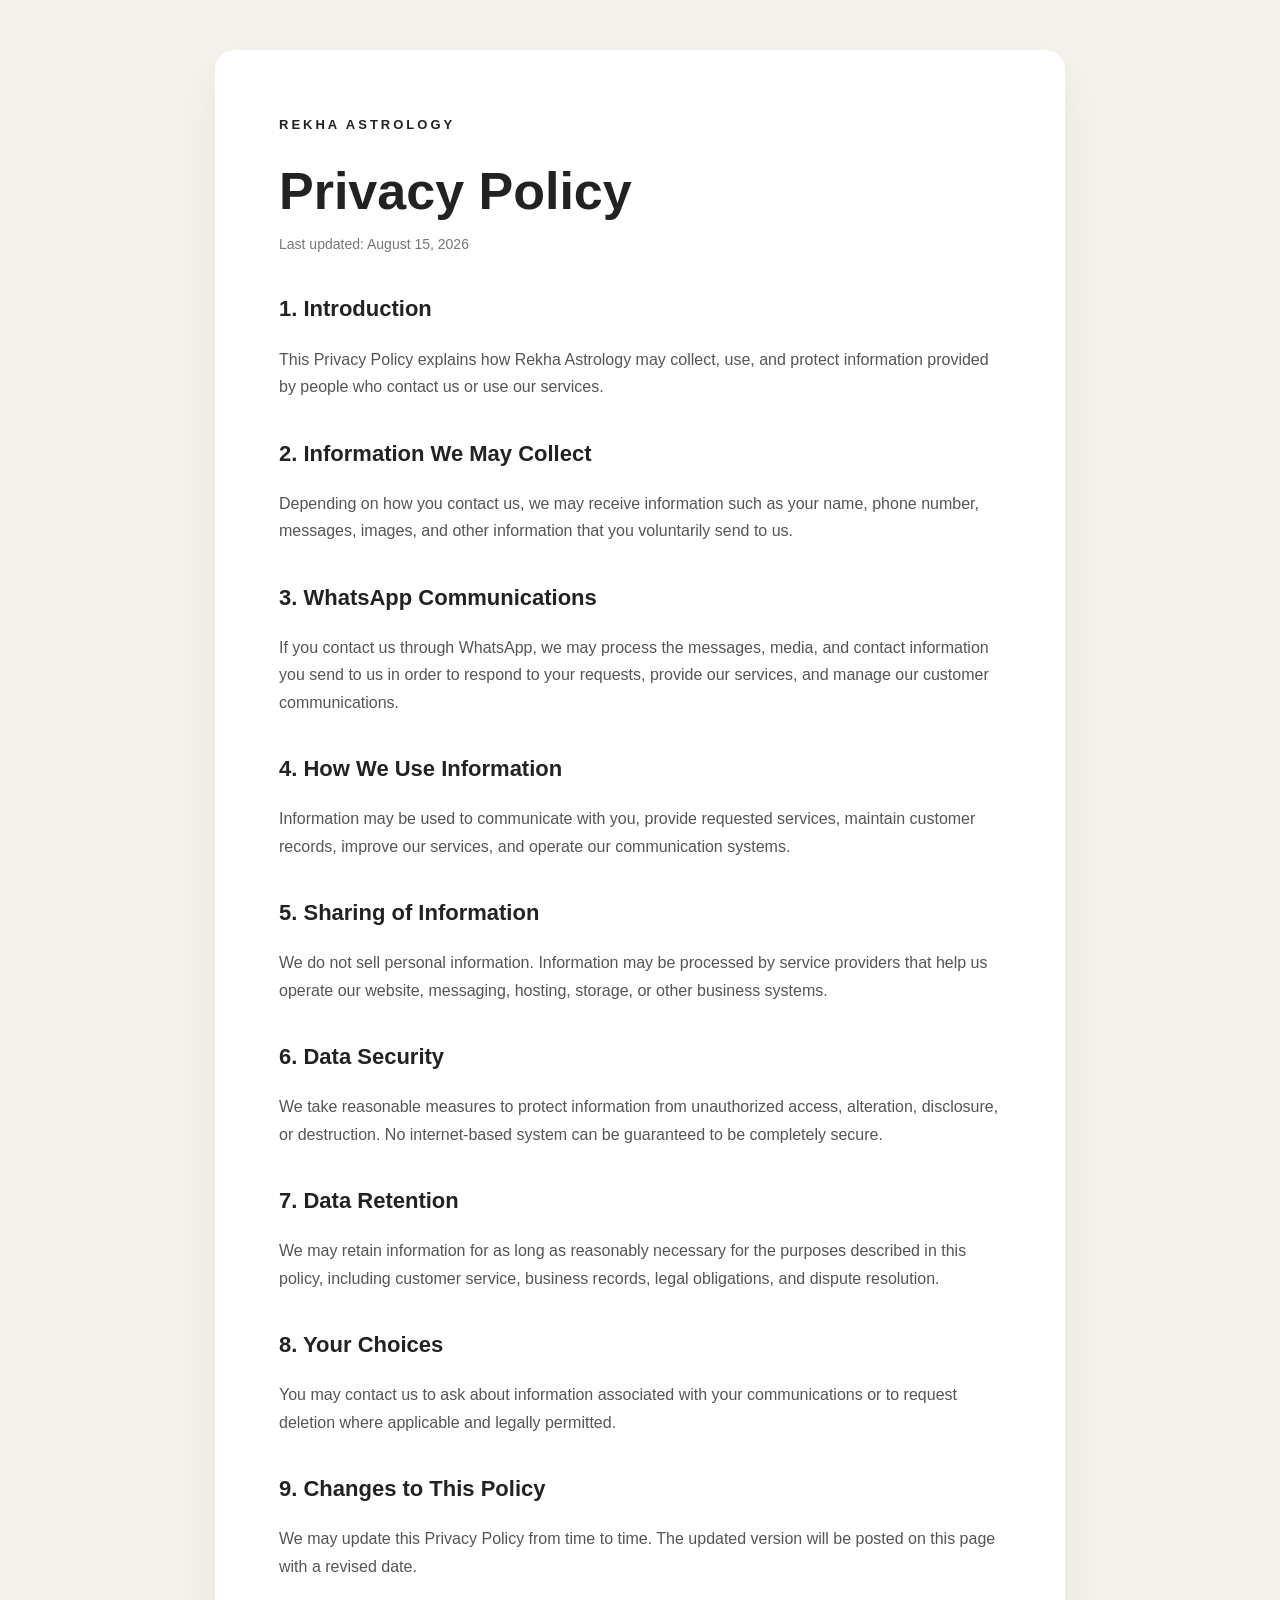
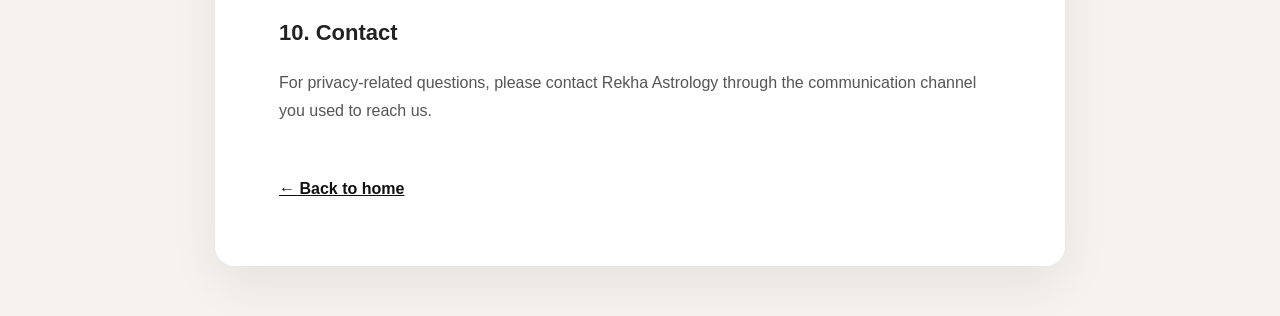
==== privacy-policy.html @ 8eb56d3b "Add files via upload" ====
<!DOCTYPE html>
<html lang="en">
<head>
  <meta charset="UTF-8">
  <meta name="viewport" content="width=device-width, initial-scale=1.0">
  <title>Privacy Policy | Rekha Astrology</title>
  <meta name="description" content="Privacy Policy for Rekha Astrology.">
  <link rel="stylesheet" href="style.css">
</head>
<body>
  <main class="page">
    <article class="policy">
      <div class="brand">REKHA ASTROLOGY</div>
      <h1>Privacy Policy</h1>
      <p class="updated">Last updated: August 15, 2026</p>

      <h2>1. Introduction</h2>
      <p>This Privacy Policy explains how Rekha Astrology may collect, use, and protect information provided by people who contact us or use our services.</p>

      <h2>2. Information We May Collect</h2>
      <p>Depending on how you contact us, we may receive information such as your name, phone number, messages, images, and other information that you voluntarily send to us.</p>

      <h2>3. WhatsApp Communications</h2>
      <p>If you contact us through WhatsApp, we may process the messages, media, and contact information you send to us in order to respond to your requests, provide our services, and manage our customer communications.</p>

      <h2>4. How We Use Information</h2>
      <p>Information may be used to communicate with you, provide requested services, maintain customer records, improve our services, and operate our communication systems.</p>

      <h2>5. Sharing of Information</h2>
      <p>We do not sell personal information. Information may be processed by service providers that help us operate our website, messaging, hosting, storage, or other business systems.</p>

      <h2>6. Data Security</h2>
      <p>We take reasonable measures to protect information from unauthorized access, alteration, disclosure, or destruction. No internet-based system can be guaranteed to be completely secure.</p>

      <h2>7. Data Retention</h2>
      <p>We may retain information for as long as reasonably necessary for the purposes described in this policy, including customer service, business records, legal obligations, and dispute resolution.</p>

      <h2>8. Your Choices</h2>
      <p>You may contact us to ask about information associated with your communications or to request deletion where applicable and legally permitted.</p>

      <h2>9. Changes to This Policy</h2>
      <p>We may update this Privacy Policy from time to time. The updated version will be posted on this page with a revised date.</p>

      <h2>10. Contact</h2>
      <p>For privacy-related questions, please contact Rekha Astrology through the communication channel you used to reach us.</p>

      <a class="back" href="index.html">← Back to home</a>
    </article>
  </main>
</body>
</html>
---- style.css ----
* {
  box-sizing: border-box;
}

body {
  margin: 0;
  font-family: Arial, Helvetica, sans-serif;
  background: #f6f3ee;
  color: #222;
  line-height: 1.7;
}

.hero {
  min-height: 100vh;
  display: grid;
  place-items: center;
  padding: 24px;
}

.card {
  width: min(680px, 100%);
  background: white;
  padding: 56px;
  border-radius: 22px;
  box-shadow: 0 18px 50px rgba(0,0,0,.08);
  text-align: center;
}

.brand {
  letter-spacing: 3px;
  font-size: 13px;
  font-weight: 700;
  margin-bottom: 28px;
}

h1 {
  font-size: clamp(38px, 7vw, 64px);
  line-height: 1.05;
  margin: 0 0 18px;
}

p {
  color: #555;
}

.button {
  display: inline-block;
  margin-top: 20px;
  padding: 13px 22px;
  background: #111;
  color: white;
  text-decoration: none;
  border-radius: 10px;
}

.page {
  padding: 50px 20px;
}

.policy {
  width: min(850px, 100%);
  margin: auto;
  background: white;
  padding: clamp(28px, 6vw, 64px);
  border-radius: 20px;
  box-shadow: 0 18px 50px rgba(0,0,0,.07);
}

.policy h1 {
  font-size: clamp(36px, 6vw, 52px);
  margin-bottom: 8px;
}

.policy h2 {
  margin-top: 34px;
  font-size: 22px;
}

.updated {
  font-size: 14px;
  color: #777;
}

.back {
  display: inline-block;
  margin-top: 35px;
  color: #111;
  font-weight: 600;
}
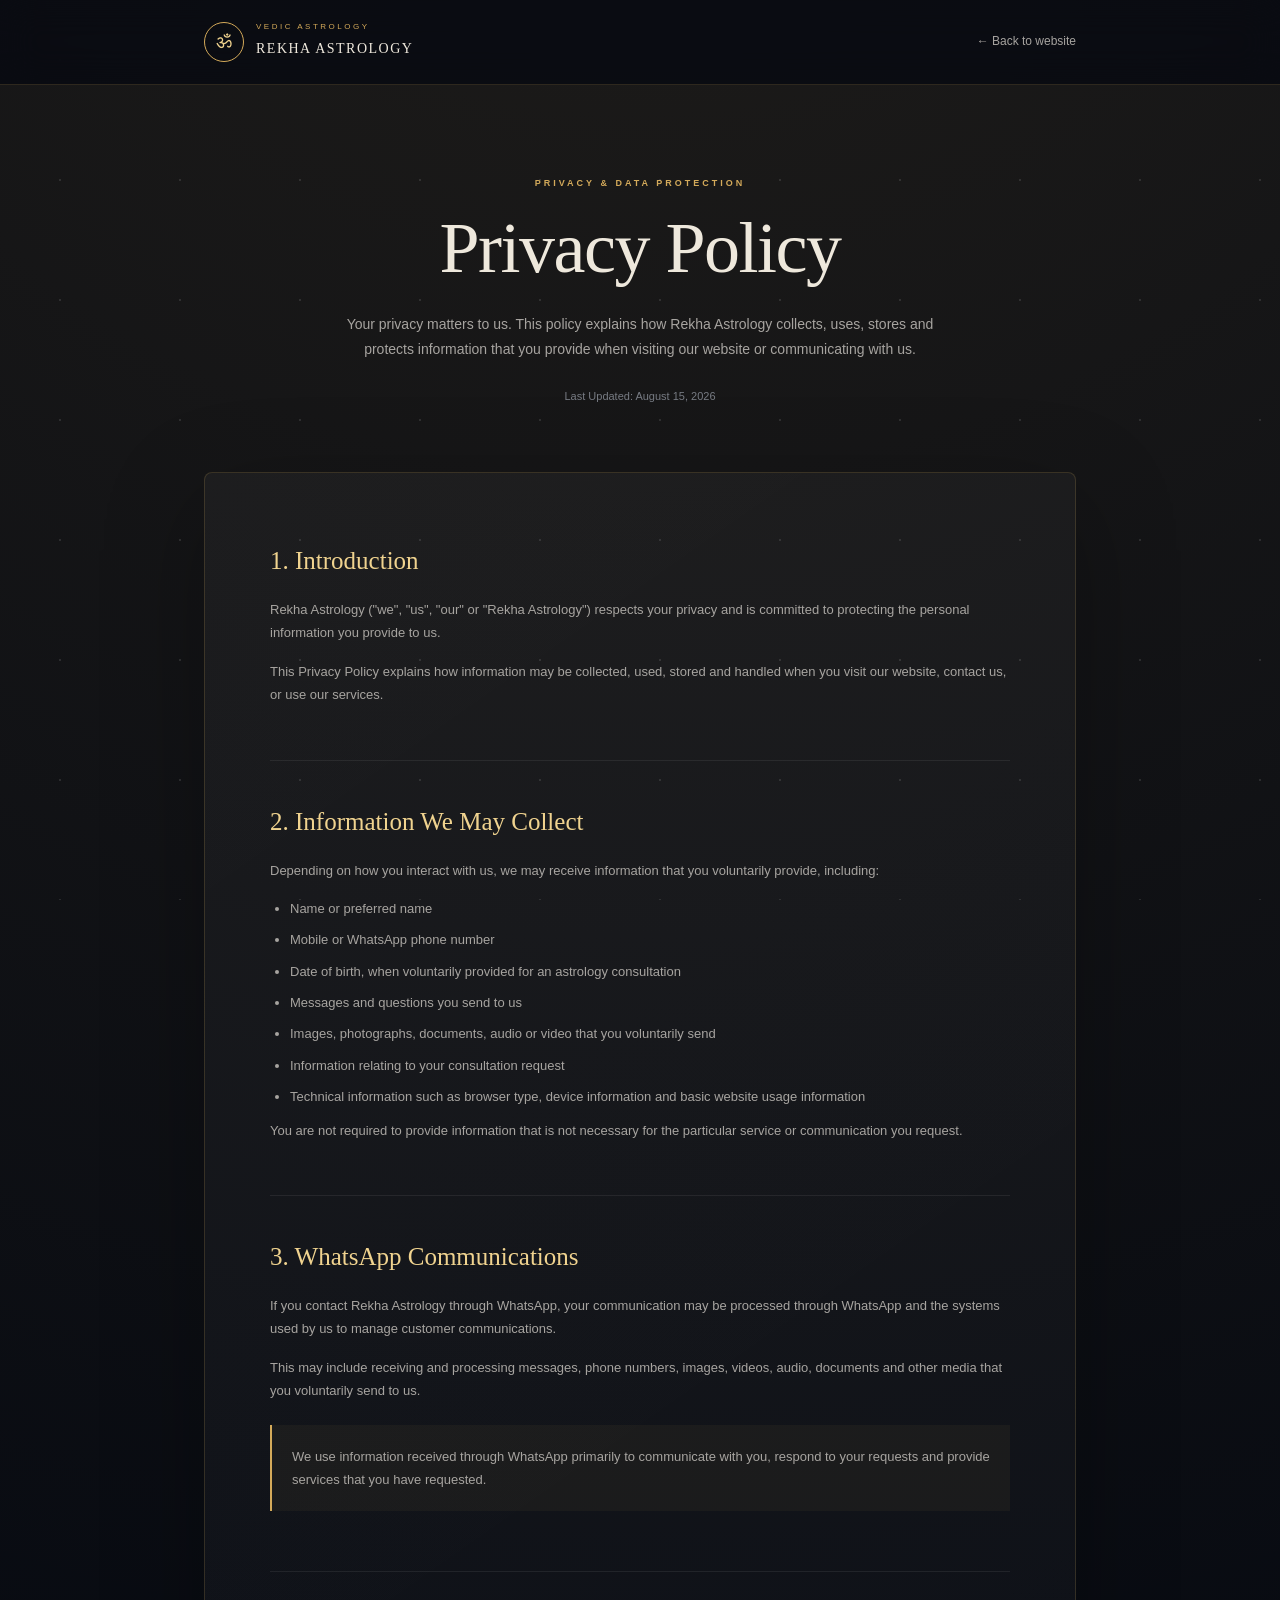
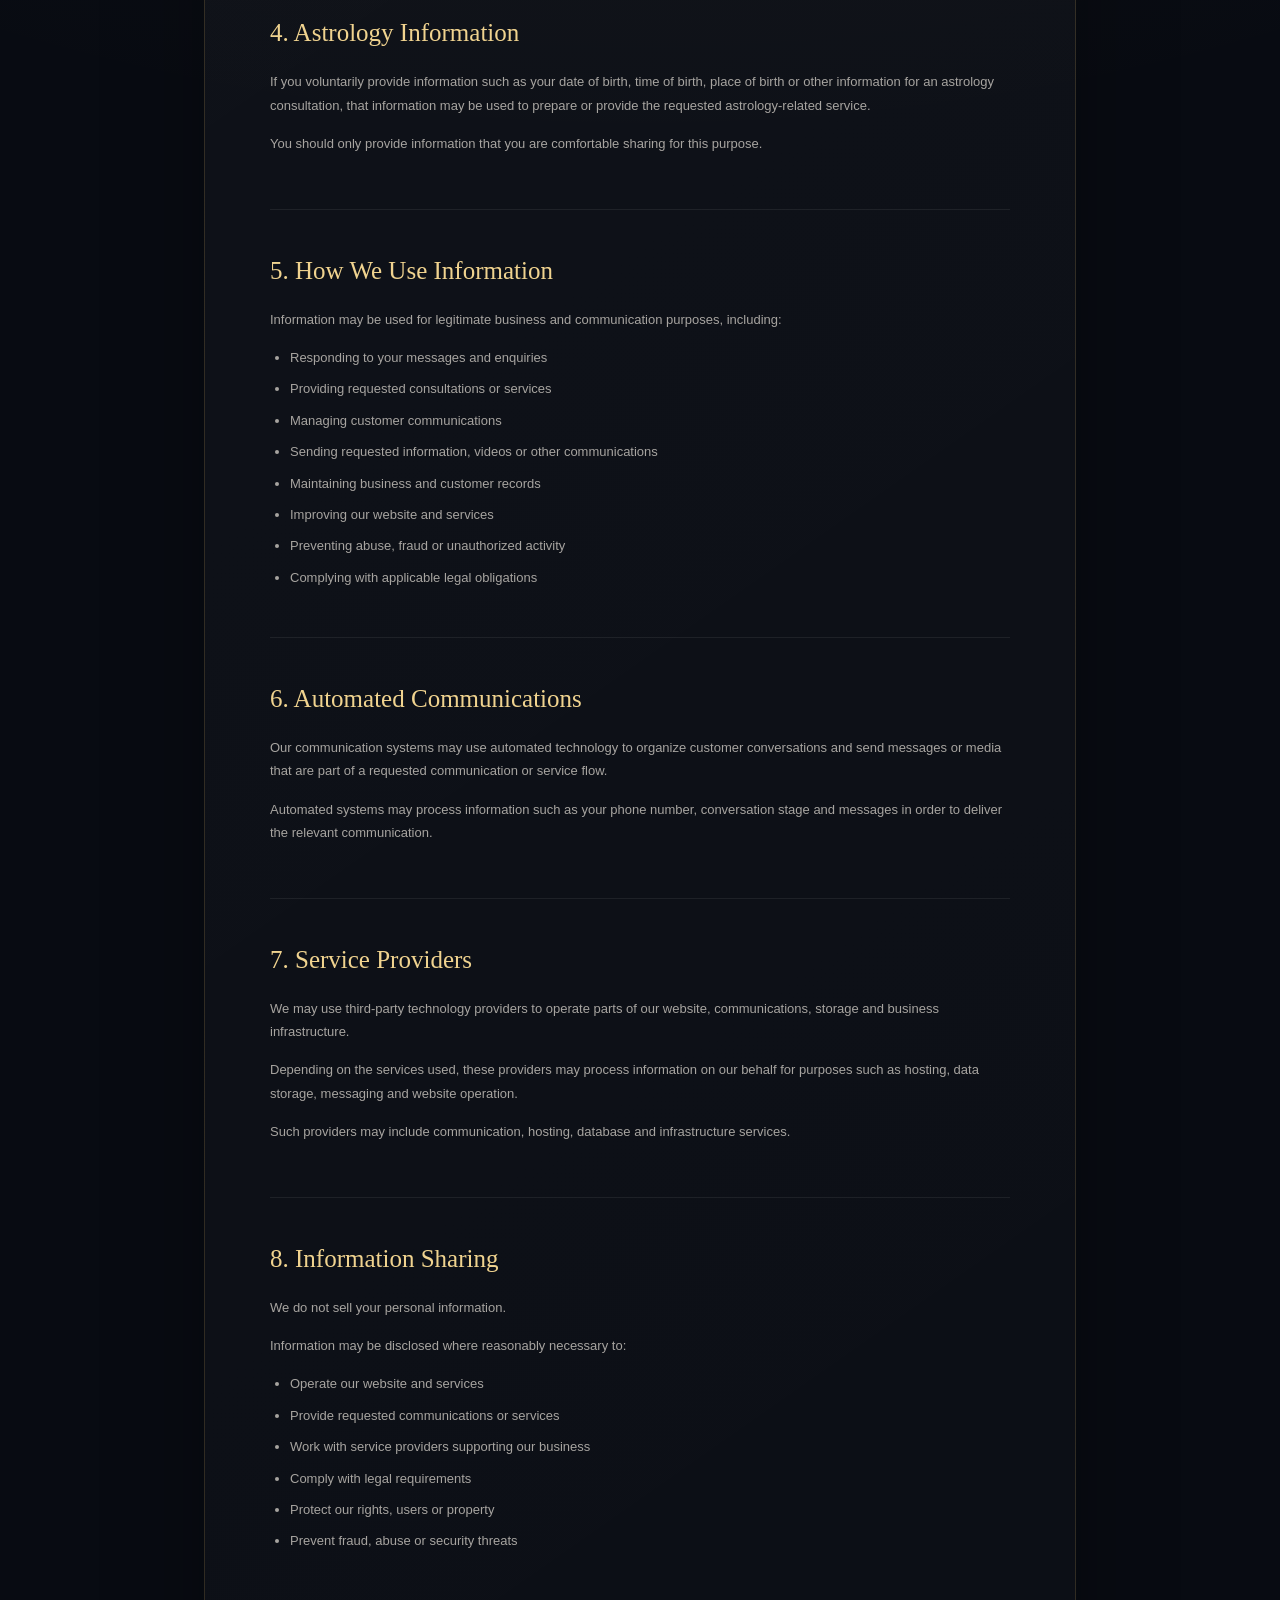
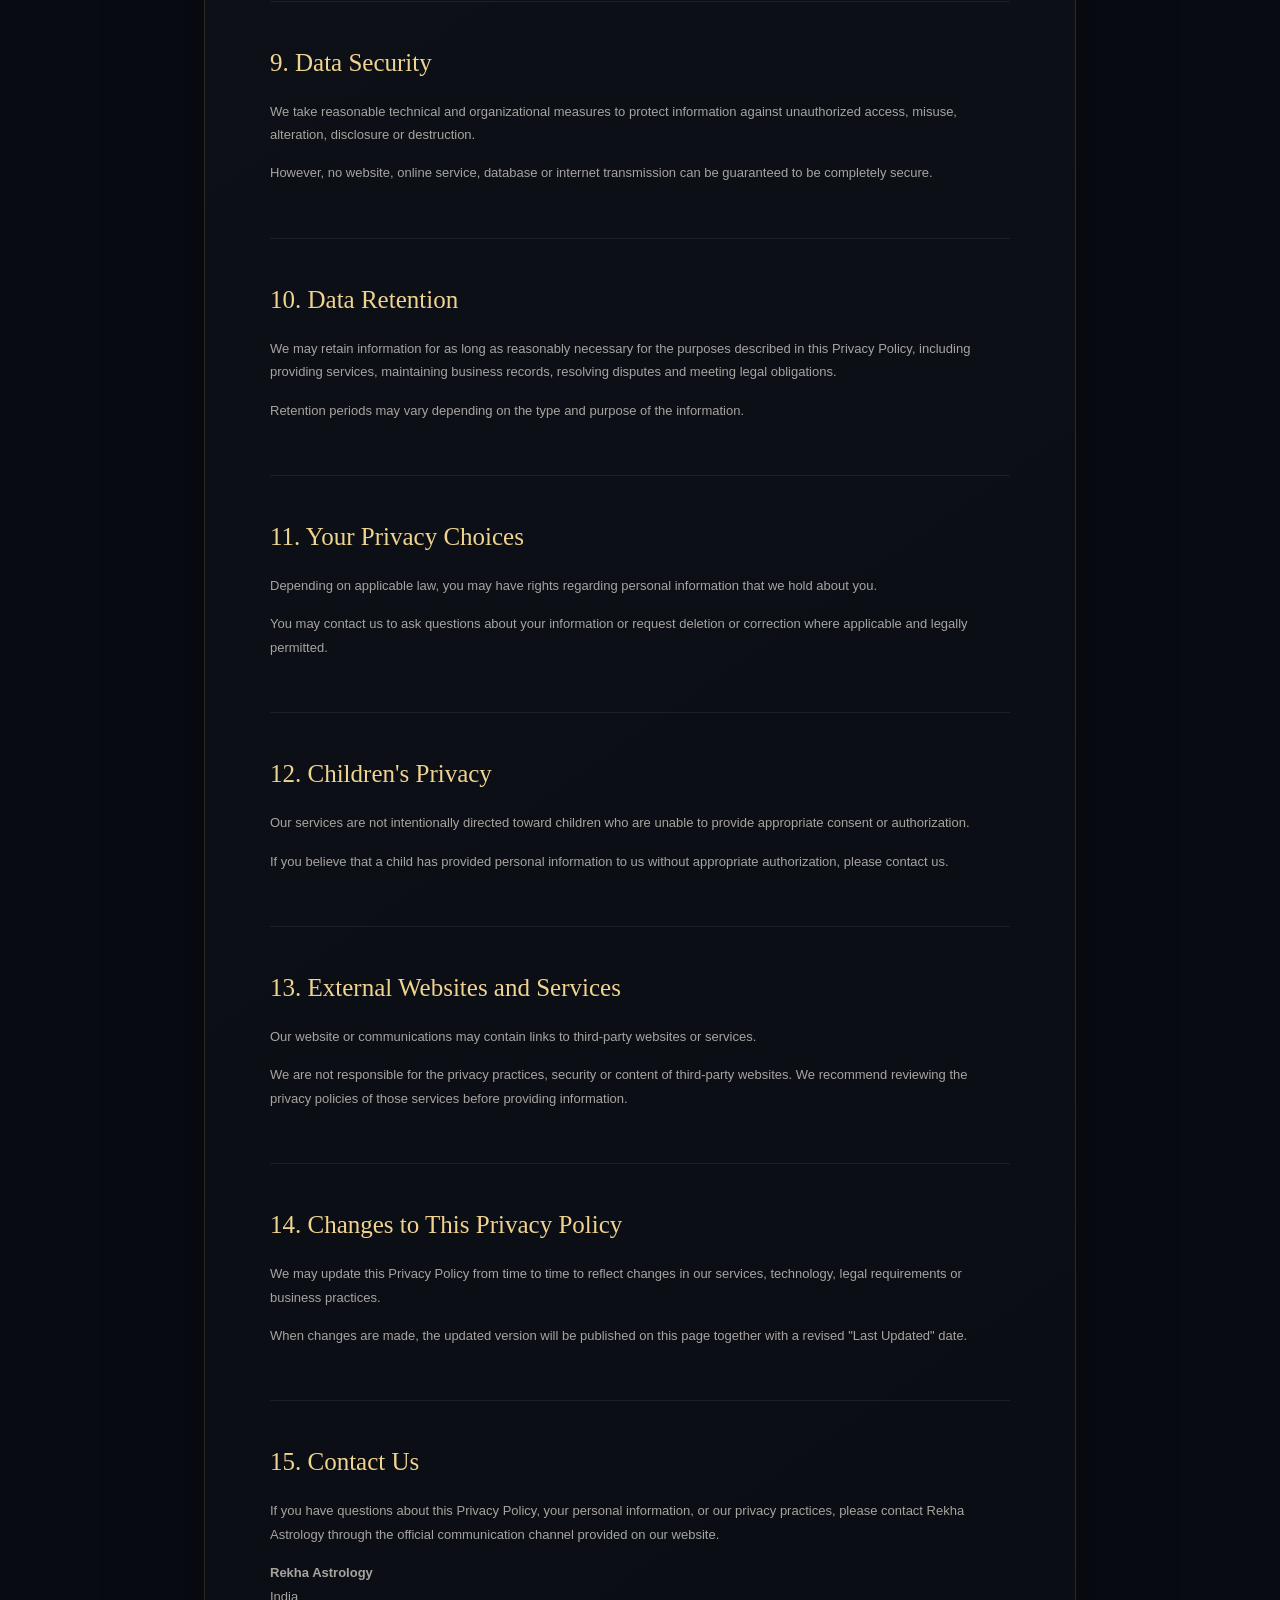
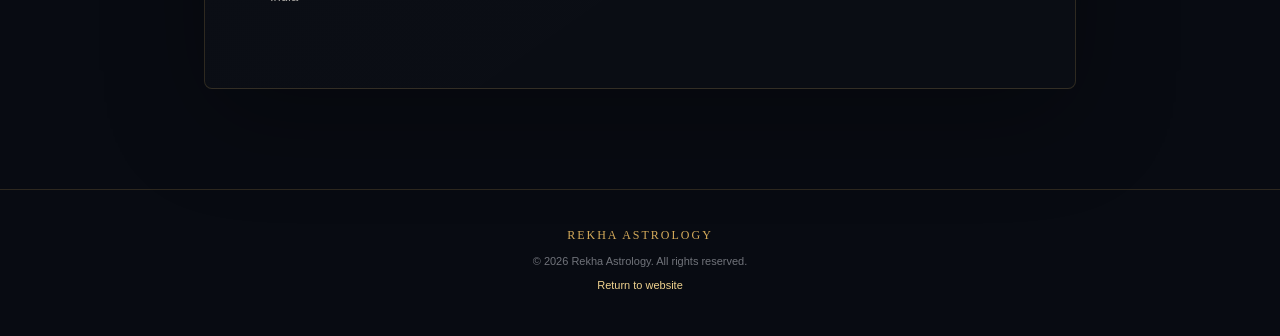
==== commit 384760ff: "Update privacy-policy.html" ====
--- a/privacy-policy.html
+++ b/privacy-policy.html
@@ -3,49 +3,730 @@
 <head>
   <meta charset="UTF-8">
   <meta name="viewport" content="width=device-width, initial-scale=1.0">
+
   <title>Privacy Policy | Rekha Astrology</title>
-  <meta name="description" content="Privacy Policy for Rekha Astrology.">
-  <link rel="stylesheet" href="style.css">
+
+  <meta
+    name="description"
+    content="Privacy Policy for Rekha Astrology. Learn how we collect, use, protect and manage personal information."
+  >
+
+  <style>
+    :root {
+      --bg: #080b12;
+      --surface: #10151f;
+      --surface-light: #151c28;
+      --gold: #d4aa5a;
+      --gold-light: #f0d38f;
+      --text: #eee8dc;
+      --muted: #a7a4a0;
+      --border: rgba(212, 170, 90, 0.18);
+      --max-width: 920px;
+    }
+
+    * {
+      box-sizing: border-box;
+    }
+
+    html {
+      scroll-behavior: smooth;
+    }
+
+    body {
+      margin: 0;
+      background:
+        radial-gradient(
+          circle at 50% -10%,
+          rgba(212, 170, 90, 0.12),
+          transparent 40%
+        ),
+        var(--bg);
+      color: var(--text);
+      font-family:
+        Inter,
+        -apple-system,
+        BlinkMacSystemFont,
+        "Segoe UI",
+        sans-serif;
+      line-height: 1.8;
+    }
+
+    body::before {
+      content: "";
+      position: fixed;
+      inset: 0;
+      pointer-events: none;
+      opacity: 0.12;
+      background-image:
+        radial-gradient(circle, #fff 0.7px, transparent 0.8px);
+      background-size: 120px 120px;
+    }
+
+    a {
+      color: var(--gold-light);
+      text-decoration: none;
+    }
+
+    a:hover {
+      text-decoration: underline;
+    }
+
+    /* HEADER */
+
+    header {
+      border-bottom: 1px solid var(--border);
+      background: rgba(8, 11, 18, 0.88);
+      backdrop-filter: blur(18px);
+      position: sticky;
+      top: 0;
+      z-index: 10;
+    }
+
+    .header-inner {
+      max-width: var(--max-width);
+      margin: auto;
+      padding: 22px 24px;
+      display: flex;
+      align-items: center;
+      justify-content: space-between;
+      gap: 20px;
+    }
+
+    .brand {
+      display: flex;
+      align-items: center;
+      gap: 12px;
+      color: var(--text);
+      text-decoration: none;
+    }
+
+    .brand-symbol {
+      width: 40px;
+      height: 40px;
+      border: 1px solid var(--gold);
+      border-radius: 50%;
+      display: grid;
+      place-items: center;
+      color: var(--gold-light);
+      font-size: 19px;
+    }
+
+    .brand-text small {
+      display: block;
+      color: var(--gold);
+      font-size: 8px;
+      letter-spacing: 2.5px;
+      line-height: 1;
+      margin-bottom: 5px;
+    }
+
+    .brand-text strong {
+      display: block;
+      font-family: Georgia, serif;
+      font-size: 14px;
+      letter-spacing: 1.5px;
+      font-weight: 500;
+    }
+
+    .back-link {
+      font-size: 12px;
+      color: var(--muted);
+    }
+
+    /* HERO */
+
+    .hero {
+      max-width: var(--max-width);
+      margin: auto;
+      padding: 90px 24px 65px;
+      text-align: center;
+    }
+
+    .eyebrow {
+      color: var(--gold);
+      font-size: 9px;
+      font-weight: 600;
+      letter-spacing: 3px;
+      text-transform: uppercase;
+      margin-bottom: 20px;
+    }
+
+    h1 {
+      margin: 0;
+      font-family: Georgia, "Times New Roman", serif;
+      font-size: clamp(42px, 7vw, 72px);
+      line-height: 1.05;
+      font-weight: 400;
+      letter-spacing: -1.5px;
+    }
+
+    .hero p {
+      max-width: 620px;
+      margin: 25px auto 0;
+      color: var(--muted);
+      font-size: 14px;
+    }
+
+    .updated {
+      margin-top: 25px !important;
+      font-size: 11px !important;
+      color: #777b83 !important;
+    }
+
+    /* CONTENT */
+
+    .policy {
+      max-width: var(--max-width);
+      margin: 0 auto 100px;
+      padding: 0 24px;
+    }
+
+    .policy-card {
+      background:
+        linear-gradient(
+          145deg,
+          rgba(255,255,255,0.035),
+          rgba(255,255,255,0.012)
+        );
+      border: 1px solid var(--border);
+      border-radius: 8px;
+      padding: clamp(28px, 6vw, 65px);
+      box-shadow:
+        0 30px 100px rgba(0,0,0,0.28);
+    }
+
+    section {
+      padding-bottom: 38px;
+      margin-bottom: 38px;
+      border-bottom: 1px solid rgba(255,255,255,0.07);
+    }
+
+    section:last-child {
+      border-bottom: 0;
+      margin-bottom: 0;
+      padding-bottom: 0;
+    }
+
+    h2 {
+      color: var(--gold-light);
+      font-family: Georgia, "Times New Roman", serif;
+      font-size: 25px;
+      font-weight: 400;
+      margin: 0 0 15px;
+    }
+
+    h3 {
+      color: var(--text);
+      font-size: 15px;
+      font-weight: 600;
+      margin: 25px 0 8px;
+    }
+
+    p {
+      color: var(--muted);
+      font-size: 13px;
+      margin: 0 0 15px;
+    }
+
+    ul {
+      padding-left: 20px;
+      margin: 10px 0;
+    }
+
+    li {
+      color: var(--muted);
+      font-size: 13px;
+      margin-bottom: 8px;
+    }
+
+    .highlight {
+      padding: 20px;
+      margin: 22px 0;
+      border-left: 2px solid var(--gold);
+      background: rgba(212,170,90,0.05);
+    }
+
+    .highlight p {
+      margin: 0;
+    }
+
+    /* FOOTER */
+
+    footer {
+      border-top: 1px solid var(--border);
+      padding: 35px 24px;
+      text-align: center;
+    }
+
+    footer p {
+      font-size: 11px;
+      margin: 5px 0;
+      color: #70737a;
+    }
+
+    .footer-brand {
+      color: var(--gold);
+      font-family: Georgia, serif;
+      letter-spacing: 2px;
+      font-size: 12px;
+    }
+
+    /* MOBILE */
+
+    @media (max-width: 600px) {
+
+      .header-inner {
+        padding: 17px 18px;
+      }
+
+      .back-link {
+        display: none;
+      }
+
+      .hero {
+        padding: 65px 20px 45px;
+      }
+
+      .policy {
+        padding: 0 15px;
+      }
+
+      .policy-card {
+        padding: 28px 22px;
+      }
+
+      h2 {
+        font-size: 22px;
+      }
+
+      p,
+      li {
+        font-size: 13px;
+      }
+    }
+  </style>
 </head>
+
 <body>
-  <main class="page">
-    <article class="policy">
-      <div class="brand">REKHA ASTROLOGY</div>
-      <h1>Privacy Policy</h1>
-      <p class="updated">Last updated: August 15, 2026</p>
-
-      <h2>1. Introduction</h2>
-      <p>This Privacy Policy explains how Rekha Astrology may collect, use, and protect information provided by people who contact us or use our services.</p>
-
-      <h2>2. Information We May Collect</h2>
-      <p>Depending on how you contact us, we may receive information such as your name, phone number, messages, images, and other information that you voluntarily send to us.</p>
-
-      <h2>3. WhatsApp Communications</h2>
-      <p>If you contact us through WhatsApp, we may process the messages, media, and contact information you send to us in order to respond to your requests, provide our services, and manage our customer communications.</p>
-
-      <h2>4. How We Use Information</h2>
-      <p>Information may be used to communicate with you, provide requested services, maintain customer records, improve our services, and operate our communication systems.</p>
-
-      <h2>5. Sharing of Information</h2>
-      <p>We do not sell personal information. Information may be processed by service providers that help us operate our website, messaging, hosting, storage, or other business systems.</p>
-
-      <h2>6. Data Security</h2>
-      <p>We take reasonable measures to protect information from unauthorized access, alteration, disclosure, or destruction. No internet-based system can be guaranteed to be completely secure.</p>
-
-      <h2>7. Data Retention</h2>
-      <p>We may retain information for as long as reasonably necessary for the purposes described in this policy, including customer service, business records, legal obligations, and dispute resolution.</p>
-
-      <h2>8. Your Choices</h2>
-      <p>You may contact us to ask about information associated with your communications or to request deletion where applicable and legally permitted.</p>
-
-      <h2>9. Changes to This Policy</h2>
-      <p>We may update this Privacy Policy from time to time. The updated version will be posted on this page with a revised date.</p>
-
-      <h2>10. Contact</h2>
-      <p>For privacy-related questions, please contact Rekha Astrology through the communication channel you used to reach us.</p>
-
-      <a class="back" href="index.html">← Back to home</a>
-    </article>
-  </main>
+
+<header>
+  <div class="header-inner">
+
+    <a class="brand" href="index.html">
+
+      <span class="brand-symbol">ॐ</span>
+
+      <span class="brand-text">
+        <small>VEDIC ASTROLOGY</small>
+        <strong>REKHA ASTROLOGY</strong>
+      </span>
+
+    </a>
+
+    <a class="back-link" href="index.html">
+      ← Back to website
+    </a>
+
+  </div>
+</header>
+
+
+<main>
+
+  <div class="hero">
+
+    <div class="eyebrow">
+      Privacy & Data Protection
+    </div>
+
+    <h1>Privacy Policy</h1>
+
+    <p>
+      Your privacy matters to us. This policy explains how Rekha Astrology
+      collects, uses, stores and protects information that you provide when
+      visiting our website or communicating with us.
+    </p>
+
+    <p class="updated">
+      Last Updated: August 15, 2026
+    </p>
+
+  </div>
+
+
+  <div class="policy">
+
+    <div class="policy-card">
+
+
+      <!-- 1 -->
+
+      <section>
+
+        <h2>1. Introduction</h2>
+
+        <p>
+          Rekha Astrology ("we", "us", "our" or "Rekha Astrology")
+          respects your privacy and is committed to protecting the
+          personal information you provide to us.
+        </p>
+
+        <p>
+          This Privacy Policy explains how information may be collected,
+          used, stored and handled when you visit our website, contact us,
+          or use our services.
+        </p>
+
+      </section>
+
+
+      <!-- 2 -->
+
+      <section>
+
+        <h2>2. Information We May Collect</h2>
+
+        <p>
+          Depending on how you interact with us, we may receive information
+          that you voluntarily provide, including:
+        </p>
+
+        <ul>
+          <li>Name or preferred name</li>
+          <li>Mobile or WhatsApp phone number</li>
+          <li>Date of birth, when voluntarily provided for an astrology consultation</li>
+          <li>Messages and questions you send to us</li>
+          <li>Images, photographs, documents, audio or video that you voluntarily send</li>
+          <li>Information relating to your consultation request</li>
+          <li>Technical information such as browser type, device information and basic website usage information</li>
+        </ul>
+
+        <p>
+          You are not required to provide information that is not necessary
+          for the particular service or communication you request.
+        </p>
+
+      </section>
+
+
+      <!-- 3 -->
+
+      <section>
+
+        <h2>3. WhatsApp Communications</h2>
+
+        <p>
+          If you contact Rekha Astrology through WhatsApp, your communication
+          may be processed through WhatsApp and the systems used by us to
+          manage customer communications.
+        </p>
+
+        <p>
+          This may include receiving and processing messages, phone numbers,
+          images, videos, audio, documents and other media that you
+          voluntarily send to us.
+        </p>
+
+        <div class="highlight">
+
+          <p>
+            We use information received through WhatsApp primarily to
+            communicate with you, respond to your requests and provide
+            services that you have requested.
+          </p>
+
+        </div>
+
+      </section>
+
+
+      <!-- 4 -->
+
+      <section>
+
+        <h2>4. Astrology Information</h2>
+
+        <p>
+          If you voluntarily provide information such as your date of birth,
+          time of birth, place of birth or other information for an astrology
+          consultation, that information may be used to prepare or provide
+          the requested astrology-related service.
+        </p>
+
+        <p>
+          You should only provide information that you are comfortable
+          sharing for this purpose.
+        </p>
+
+      </section>
+
+
+      <!-- 5 -->
+
+      <section>
+
+        <h2>5. How We Use Information</h2>
+
+        <p>
+          Information may be used for legitimate business and communication
+          purposes, including:
+        </p>
+
+        <ul>
+          <li>Responding to your messages and enquiries</li>
+          <li>Providing requested consultations or services</li>
+          <li>Managing customer communications</li>
+          <li>Sending requested information, videos or other communications</li>
+          <li>Maintaining business and customer records</li>
+          <li>Improving our website and services</li>
+          <li>Preventing abuse, fraud or unauthorized activity</li>
+          <li>Complying with applicable legal obligations</li>
+        </ul>
+
+      </section>
+
+
+      <!-- 6 -->
+
+      <section>
+
+        <h2>6. Automated Communications</h2>
+
+        <p>
+          Our communication systems may use automated technology to organize
+          customer conversations and send messages or media that are part of
+          a requested communication or service flow.
+        </p>
+
+        <p>
+          Automated systems may process information such as your phone number,
+          conversation stage and messages in order to deliver the relevant
+          communication.
+        </p>
+
+      </section>
+
+
+      <!-- 7 -->
+
+      <section>
+
+        <h2>7. Service Providers</h2>
+
+        <p>
+          We may use third-party technology providers to operate parts of
+          our website, communications, storage and business infrastructure.
+        </p>
+
+        <p>
+          Depending on the services used, these providers may process
+          information on our behalf for purposes such as hosting, data
+          storage, messaging and website operation.
+        </p>
+
+        <p>
+          Such providers may include communication, hosting, database and
+          infrastructure services.
+        </p>
+
+      </section>
+
+
+      <!-- 8 -->
+
+      <section>
+
+        <h2>8. Information Sharing</h2>
+
+        <p>
+          We do not sell your personal information.
+        </p>
+
+        <p>
+          Information may be disclosed where reasonably necessary to:
+        </p>
+
+        <ul>
+          <li>Operate our website and services</li>
+          <li>Provide requested communications or services</li>
+          <li>Work with service providers supporting our business</li>
+          <li>Comply with legal requirements</li>
+          <li>Protect our rights, users or property</li>
+          <li>Prevent fraud, abuse or security threats</li>
+        </ul>
+
+      </section>
+
+
+      <!-- 9 -->
+
+      <section>
+
+        <h2>9. Data Security</h2>
+
+        <p>
+          We take reasonable technical and organizational measures to
+          protect information against unauthorized access, misuse,
+          alteration, disclosure or destruction.
+        </p>
+
+        <p>
+          However, no website, online service, database or internet
+          transmission can be guaranteed to be completely secure.
+        </p>
+
+      </section>
+
+
+      <!-- 10 -->
+
+      <section>
+
+        <h2>10. Data Retention</h2>
+
+        <p>
+          We may retain information for as long as reasonably necessary
+          for the purposes described in this Privacy Policy, including
+          providing services, maintaining business records, resolving
+          disputes and meeting legal obligations.
+        </p>
+
+        <p>
+          Retention periods may vary depending on the type and purpose
+          of the information.
+        </p>
+
+      </section>
+
+
+      <!-- 11 -->
+
+      <section>
+
+        <h2>11. Your Privacy Choices</h2>
+
+        <p>
+          Depending on applicable law, you may have rights regarding
+          personal information that we hold about you.
+        </p>
+
+        <p>
+          You may contact us to ask questions about your information or
+          request deletion or correction where applicable and legally
+          permitted.
+        </p>
+
+      </section>
+
+
+      <!-- 12 -->
+
+      <section>
+
+        <h2>12. Children's Privacy</h2>
+
+        <p>
+          Our services are not intentionally directed toward children
+          who are unable to provide appropriate consent or authorization.
+        </p>
+
+        <p>
+          If you believe that a child has provided personal information
+          to us without appropriate authorization, please contact us.
+        </p>
+
+      </section>
+
+
+      <!-- 13 -->
+
+      <section>
+
+        <h2>13. External Websites and Services</h2>
+
+        <p>
+          Our website or communications may contain links to third-party
+          websites or services.
+        </p>
+
+        <p>
+          We are not responsible for the privacy practices, security or
+          content of third-party websites. We recommend reviewing the
+          privacy policies of those services before providing information.
+        </p>
+
+      </section>
+
+
+      <!-- 14 -->
+
+      <section>
+
+        <h2>14. Changes to This Privacy Policy</h2>
+
+        <p>
+          We may update this Privacy Policy from time to time to reflect
+          changes in our services, technology, legal requirements or
+          business practices.
+        </p>
+
+        <p>
+          When changes are made, the updated version will be published
+          on this page together with a revised "Last Updated" date.
+        </p>
+
+      </section>
+
+
+      <!-- 15 -->
+
+      <section>
+
+        <h2>15. Contact Us</h2>
+
+        <p>
+          If you have questions about this Privacy Policy, your personal
+          information, or our privacy practices, please contact Rekha
+          Astrology through the official communication channel provided
+          on our website.
+        </p>
+
+        <p>
+          <strong>Rekha Astrology</strong><br>
+          India
+        </p>
+
+      </section>
+
+
+    </div>
+
+  </div>
+
+</main>
+
+
+<footer>
+
+  <div class="footer-brand">
+    REKHA ASTROLOGY
+  </div>
+
+  <p>
+    © <span id="year"></span> Rekha Astrology. All rights reserved.
+  </p>
+
+  <p>
+    <a href="index.html">Return to website</a>
+  </p>
+
+</footer>
+
+
+<script>
+  document.getElementById("year").textContent =
+    new Date().getFullYear();
+</script>
+
 </body>
 </html>
